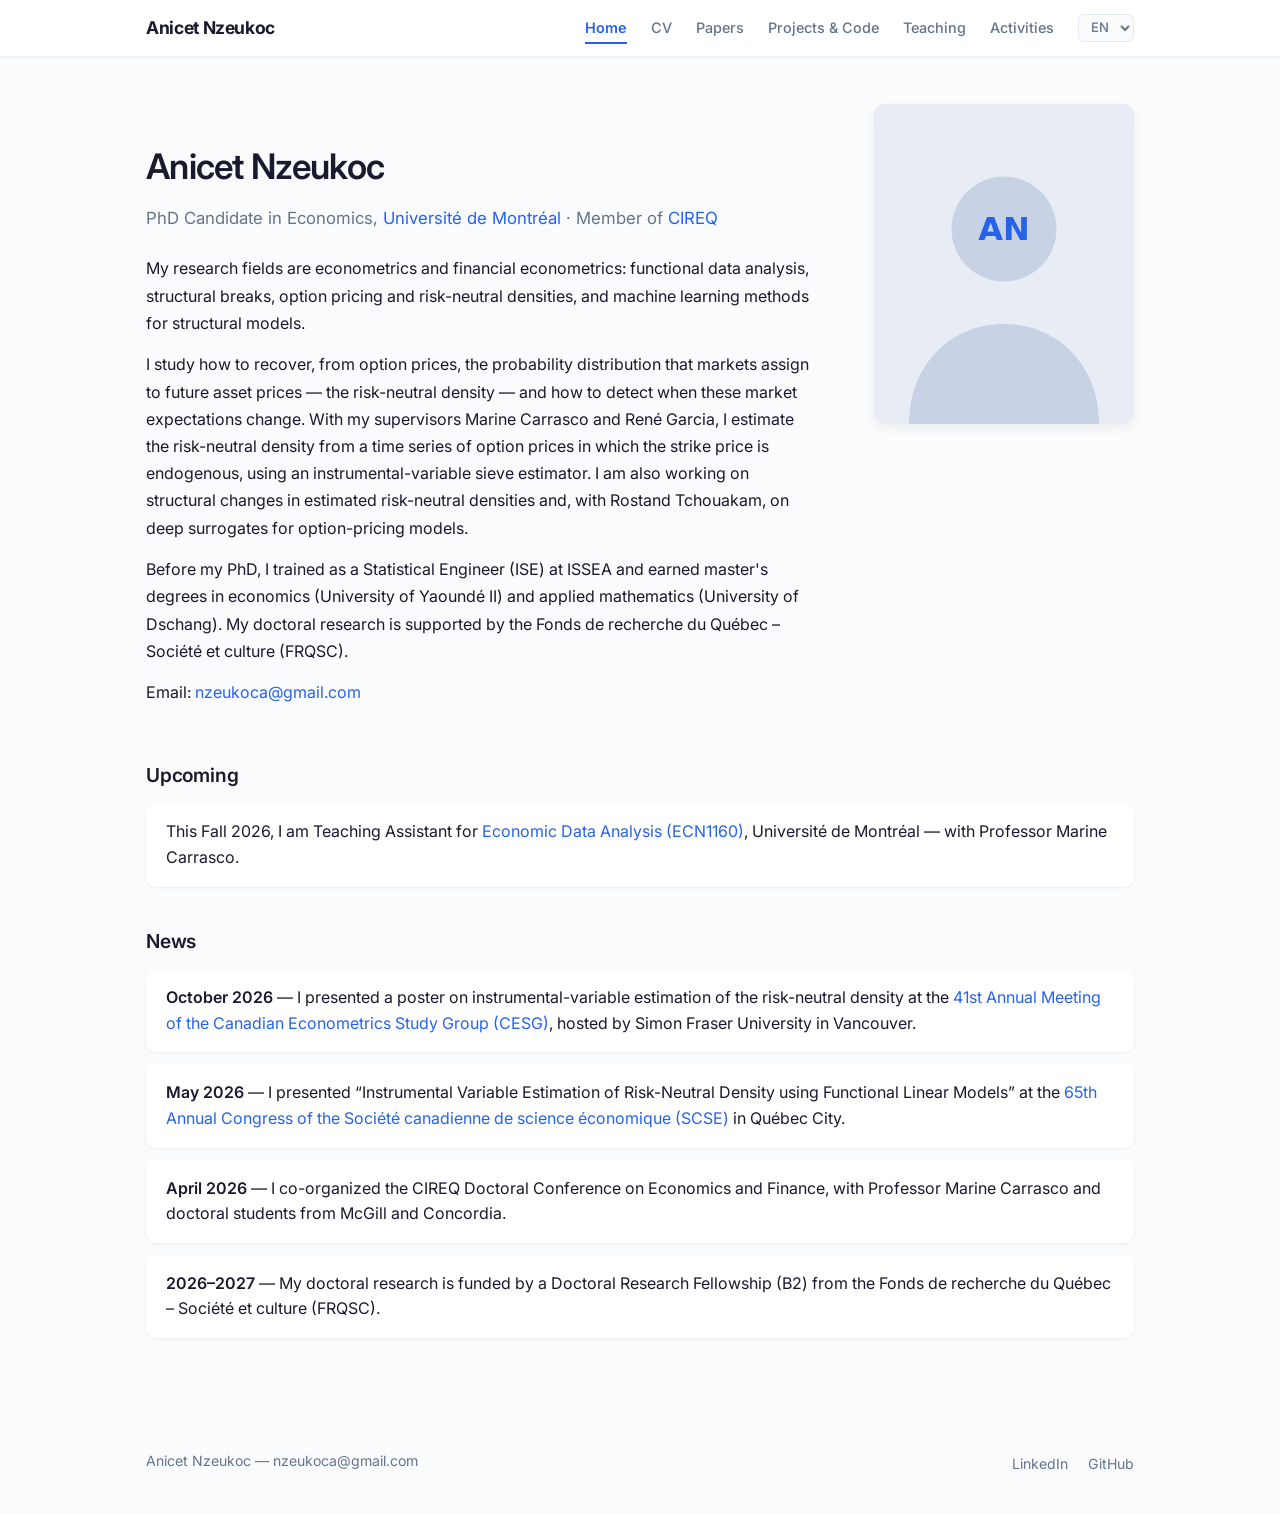
==== en/index.html @ 8f5299d9 "Personal academic website (EN/FR)" ====
<!doctype html>
<html lang="en">
<head>
  <meta charset="utf-8" />
  <meta name="viewport" content="width=device-width, initial-scale=1" />
  <title>Anicet Nzeukoc</title>
  <meta name="description" content="Anicet Nzeukoc — PhD candidate in Economics at Université de Montréal. Research in financial econometrics, functional data analysis and risk-neutral density estimation." />
  <link rel="stylesheet" href="../assets/css/style.css" />
</head>
<body>

  <nav>
    <div class="wrap nav-inner">
      <a href="index.html" class="nav-brand">Anicet Nzeukoc</a>
      <div class="nav-links">
        <a href="index.html" class="active">Home</a>
        <a href="cv.html">CV</a>
        <a href="papers.html">Papers</a>
        <a href="projects.html">Projects &amp; Code</a>
        <a href="teaching.html">Teaching</a>
        <a href="activities.html">Activities</a>
        <select class="lang-select" aria-label="Language" onchange="location.href=this.value;">
          <option value="../en/index.html" selected>EN</option>
          <option value="../fr/index.html">FR</option>
        </select>
      </div>
    </div>
  </nav>

  <main>
    <div class="wrap">
      <div class="home-grid">
        <div>
          <div class="page-header">
            <h1>Anicet Nzeukoc</h1>
            <p class="subtitle">PhD Candidate in Economics, <a href="https://www.umontreal.ca" target="_blank" rel="noopener">Université de Montréal</a> &middot; Member of <a href="https://www.cireqmontreal.com" target="_blank" rel="noopener">CIREQ</a></p>
          </div>

          <p>My research fields are econometrics and financial econometrics: functional data analysis, structural breaks, option pricing and risk-neutral densities, and machine learning methods for structural models.</p>

          <p>I study how to recover, from option prices, the probability distribution that markets assign to future asset prices &mdash; the risk-neutral density &mdash; and how to detect when these market expectations change. With my supervisors Marine Carrasco and René Garcia, I estimate the risk-neutral density from a time series of option prices in which the strike price is endogenous, using an instrumental-variable sieve estimator. I am also working on structural changes in estimated risk-neutral densities and, with Rostand Tchouakam, on deep surrogates for option-pricing models.</p>

          <p>Before my PhD, I trained as a Statistical Engineer (ISE) at ISSEA and earned master's degrees in economics (University of Yaoundé II) and applied mathematics (University of Dschang). My doctoral research is supported by the Fonds de recherche du Québec &ndash; Société et culture (FRQSC).</p>

          <p>Email: <a href="mailto:nzeukoca@gmail.com">nzeukoca@gmail.com</a></p>
        </div>
        <div class="profile-col">
          <img class="profile-img" src="../assets/images/profile-placeholder.svg" alt="Anicet Nzeukoc" />
        </div>
      </div>

      <h2>Upcoming</h2>
      <div class="news-item">
        This Fall 2026, I am Teaching Assistant for <a href="https://admission.umontreal.ca/cours-et-horaires/cours/ecn-1160/" target="_blank" rel="noopener noreferrer">Economic Data Analysis (ECN1160)</a>, Université de Montréal &mdash; with Professor Marine Carrasco.
      </div>

      <h2>News</h2>
      <div class="news-item">
        <strong>October 2026</strong> &mdash; I presented a poster on instrumental-variable estimation of the risk-neutral density at the <a href="https://caneconometrics.ca/" target="_blank" rel="noopener">41st Annual Meeting of the Canadian Econometrics Study Group (CESG)</a>, hosted by Simon Fraser University in Vancouver.
      </div>
      <div class="news-item">
        <strong>May 2026</strong> &mdash; I presented &ldquo;Instrumental Variable Estimation of Risk-Neutral Density using Functional Linear Models&rdquo; at the <a href="https://editorialexpress.com/conference/SCSE2026/program/SCSE2026.html" target="_blank" rel="noopener">65th Annual Congress of the Société canadienne de science économique (SCSE)</a> in Québec City.
      </div>
      <div class="news-item">
        <strong>April 2026</strong> &mdash; I co-organized the CIREQ Doctoral Conference on Economics and Finance, with Professor Marine Carrasco and doctoral students from McGill and Concordia.
      </div>
      <div class="news-item">
        <strong>2026&ndash;2027</strong> &mdash; My doctoral research is funded by a Doctoral Research Fellowship (B2) from the Fonds de recherche du Québec &ndash; Société et culture (FRQSC).
      </div>
    </div>
  </main>

  <footer>
    <div class="wrap footer-inner">
      <p>Anicet Nzeukoc &mdash; <a href="mailto:nzeukoca@gmail.com">nzeukoca@gmail.com</a></p>
      <ul class="footer-links">
        <li><a href="https://www.linkedin.com/in/anicet-nzeukoc-660000156" target="_blank" rel="noopener">LinkedIn</a></li>
        <li><a href="https://github.com/AnicetNzeu" target="_blank" rel="noopener">GitHub</a></li>
      </ul>
    </div>
  </footer>

</body>
</html>
---- assets/css/style.css ----
/* Anicet Nzeukoc — Academic Website */

@import url('https://fonts.googleapis.com/css2?family=Inter:wght@400;500;600;700&display=swap');

:root {
  --text: #1a1a2e;
  --text-light: #64748b;
  --accent: #2563eb;
  --accent-hover: #1d4ed8;
  --bg: #fafbfc;
  --bg-card: #fff;
  --bg-nav: #fff;
  --shadow-sm: 0 1px 3px rgba(0, 0, 0, 0.06);
  --shadow-md: 0 4px 12px rgba(0, 0, 0, 0.06);
  --radius: 10px;
}

*, *::before, *::after { box-sizing: border-box; margin: 0; padding: 0; }

html { scroll-behavior: smooth; }

body {
  font-family: 'Inter', system-ui, -apple-system, sans-serif;
  font-size: 16px;
  line-height: 1.7;
  color: var(--text);
  background: var(--bg);
  -webkit-font-smoothing: antialiased;
}

a {
  color: var(--accent);
  text-decoration: none;
  transition: color 0.2s;
}
a:hover { color: var(--accent-hover); }

h1, h2, h3 { font-weight: 600; line-height: 1.3; color: var(--text); }
h1 { font-size: clamp(1.5rem, 3vw, 2rem); margin-bottom: 0.4em; }
h2 { font-size: 1.2rem; margin: 2.2em 0 0.8em; letter-spacing: -0.01em; }
h3 { font-size: 1.05rem; }

p { margin-bottom: 0.9em; }
ul { padding-left: 1.3em; }
li { margin-bottom: 0.5em; }
hr { display: none; }
img { max-width: 100%; height: auto; display: block; }
strong { font-weight: 600; }

/* Container */
.wrap {
  max-width: 1100px;
  margin: 0 auto;
  padding: 0 clamp(20px, 5vw, 56px);
}

/* Navigation */
nav {
  background: var(--bg-nav);
  padding: 0;
  position: sticky;
  top: 0;
  z-index: 100;
  box-shadow: var(--shadow-sm);
}

.nav-inner {
  display: flex;
  align-items: center;
  flex-wrap: wrap;
  gap: 8px 20px;
  min-height: 56px;
}

.nav-brand {
  font-weight: 700;
  font-size: 1.1rem;
  color: var(--text);
  margin-right: auto;
  letter-spacing: -0.02em;
}
.nav-brand:hover { color: var(--text); }

.nav-links {
  display: flex;
  flex-wrap: wrap;
  gap: 4px 24px;
  align-items: center;
}

.nav-links a {
  color: var(--text-light);
  font-size: 0.9rem;
  font-weight: 500;
  padding: 4px 0;
  position: relative;
  transition: color 0.2s;
}
.nav-links a::after {
  content: '';
  position: absolute;
  bottom: 0;
  left: 0;
  width: 0;
  height: 2px;
  background: var(--accent);
  transition: width 0.25s ease;
}
.nav-links a:hover { color: var(--accent); }
.nav-links a:hover::after { width: 100%; }
.nav-links a.active { color: var(--accent); font-weight: 600; }
.nav-links a.active::after { width: 100%; }

.lang-select {
  font-family: inherit;
  font-size: 0.82rem;
  font-weight: 500;
  padding: 4px 8px;
  border: 1px solid #e2e8f0;
  border-radius: 6px;
  color: var(--text-light);
  background: var(--bg);
  cursor: pointer;
  transition: border-color 0.2s;
}
.lang-select:hover { border-color: var(--accent); }

/* Page header */
.page-header {
  padding: 2.5em 0 0.5em;
}

.page-header h1 {
  font-size: clamp(1.6rem, 3.5vw, 2.2rem);
  letter-spacing: -0.02em;
}

.page-header p {
  color: var(--text-light);
  font-size: 0.95rem;
}

.page-header .subtitle {
  font-size: 1.05rem;
  color: var(--text-light);
  margin-top: 0.2em;
}

/* Home layout */
.home-grid {
  display: grid;
  grid-template-columns: 1fr 260px;
  gap: 56px;
  align-items: start;
  padding-top: 2.5em;
}

.profile-img {
  width: 100%;
  border-radius: var(--radius);
  box-shadow: var(--shadow-md);
}

/* Main */
main {
  padding: 0.5em 0 4em;
  min-height: 60vh;
}

/* Sections */
.section { margin-bottom: 1.5em; }

/* Cards for content items */
.card {
  background: var(--bg-card);
  border-radius: var(--radius);
  padding: 1.25em 1.5em;
  margin-bottom: 1em;
  box-shadow: var(--shadow-sm);
  transition: box-shadow 0.2s;
}
.card:hover { box-shadow: var(--shadow-md); }

.card-title {
  font-weight: 600;
  font-size: 1rem;
  margin-bottom: 0.25em;
}

.card-meta {
  color: var(--text-light);
  font-size: 0.88rem;
}

.card-desc {
  color: var(--text-light);
  font-size: 0.92rem;
  margin-top: 0.3em;
}

/* Item (inline lists like CV) */
.item { margin-bottom: 1.2em; }
.item-title { font-weight: 600; }
.item-meta { color: var(--text-light); font-size: 0.93rem; }

/* CV sections with left accent */
.cv-section {
  margin-bottom: 2em;
}

.cv-item {
  background: var(--bg-card);
  border-radius: var(--radius);
  padding: 1em 1.25em;
  margin-bottom: 0.75em;
  box-shadow: var(--shadow-sm);
  border-left: 3px solid var(--accent);
}

.cv-item strong {
  display: block;
  margin-bottom: 0.15em;
}

.cv-item .meta {
  color: var(--text-light);
  font-size: 0.9rem;
}

/* News / upcoming items */
.news-item {
  background: var(--bg-card);
  border-radius: var(--radius);
  padding: 1em 1.25em;
  margin-bottom: 0.75em;
  box-shadow: var(--shadow-sm);
  line-height: 1.6;
}

/* Code project cards */
.project-grid {
  display: grid;
  grid-template-columns: repeat(auto-fit, minmax(280px, 1fr));
  gap: 1em;
}

.project-card {
  background: var(--bg-card);
  border-radius: var(--radius);
  padding: 1.5em;
  box-shadow: var(--shadow-sm);
  transition: box-shadow 0.25s, transform 0.25s;
}
.project-card:hover {
  box-shadow: var(--shadow-md);
  transform: translateY(-2px);
}

.project-card h3 {
  margin-bottom: 0.4em;
}

.project-card p {
  color: var(--text-light);
  font-size: 0.92rem;
  margin: 0;
}

/* Teaching table-style */
.teaching-list {
  list-style: none;
  padding: 0;
}

.teaching-list li {
  background: var(--bg-card);
  border-radius: var(--radius);
  padding: 0.9em 1.25em;
  margin-bottom: 0.6em;
  box-shadow: var(--shadow-sm);
  display: flex;
  justify-content: space-between;
  align-items: baseline;
  flex-wrap: wrap;
  gap: 0.5em;
}

.teaching-list .course { font-weight: 500; }
.teaching-list .term { color: var(--text-light); font-size: 0.88rem; white-space: nowrap; }

/* Placeholder text */
.placeholder {
  color: var(--text-light);
  font-style: italic;
  font-size: 0.93rem;
}

/* Download button */
.btn {
  display: inline-flex;
  align-items: center;
  gap: 6px;
  padding: 8px 18px;
  background: var(--accent);
  color: #fff;
  border-radius: 6px;
  font-size: 0.9rem;
  font-weight: 500;
  transition: background 0.2s;
}
.btn:hover { background: var(--accent-hover); color: #fff; }

/* Footer */
footer {
  padding: 2.5em 0 2em;
  color: var(--text-light);
  font-size: 0.88rem;
}

footer a { color: var(--text-light); transition: color 0.2s; }
footer a:hover { color: var(--accent); }

.footer-inner {
  display: flex;
  justify-content: space-between;
  align-items: center;
  flex-wrap: wrap;
  gap: 1em;
}

.footer-links {
  display: flex;
  flex-wrap: wrap;
  gap: 6px 20px;
  list-style: none;
  padding: 0;
}

/* Responsive */
@media (max-width: 768px) {
  .home-grid {
    grid-template-columns: 1fr;
    gap: 24px;
  }
  .home-grid .profile-col { order: -1; }
  .profile-img { max-width: 200px; }
  .page-header h1 { font-size: 1.5rem; }
  h2 { margin-top: 1.5em; }
  .project-grid { grid-template-columns: 1fr; }
  .teaching-list li { flex-direction: column; gap: 0.2em; }
  .footer-inner { flex-direction: column; align-items: flex-start; }
}

@media (min-width: 769px) and (max-width: 1024px) {
  .home-grid {
    grid-template-columns: 1fr 220px;
    gap: 40px;
  }
}

/* Additions for this site */
.card-meta { margin-bottom: 0.2em; }

.tag {
  display: inline-block;
  margin-top: 0.8em;
  padding: 2px 10px;
  border-radius: 999px;
  background: var(--bg);
  color: var(--text-light);
  font-size: 0.78rem;
  font-weight: 500;
}

[hidden] { display: none !important; }
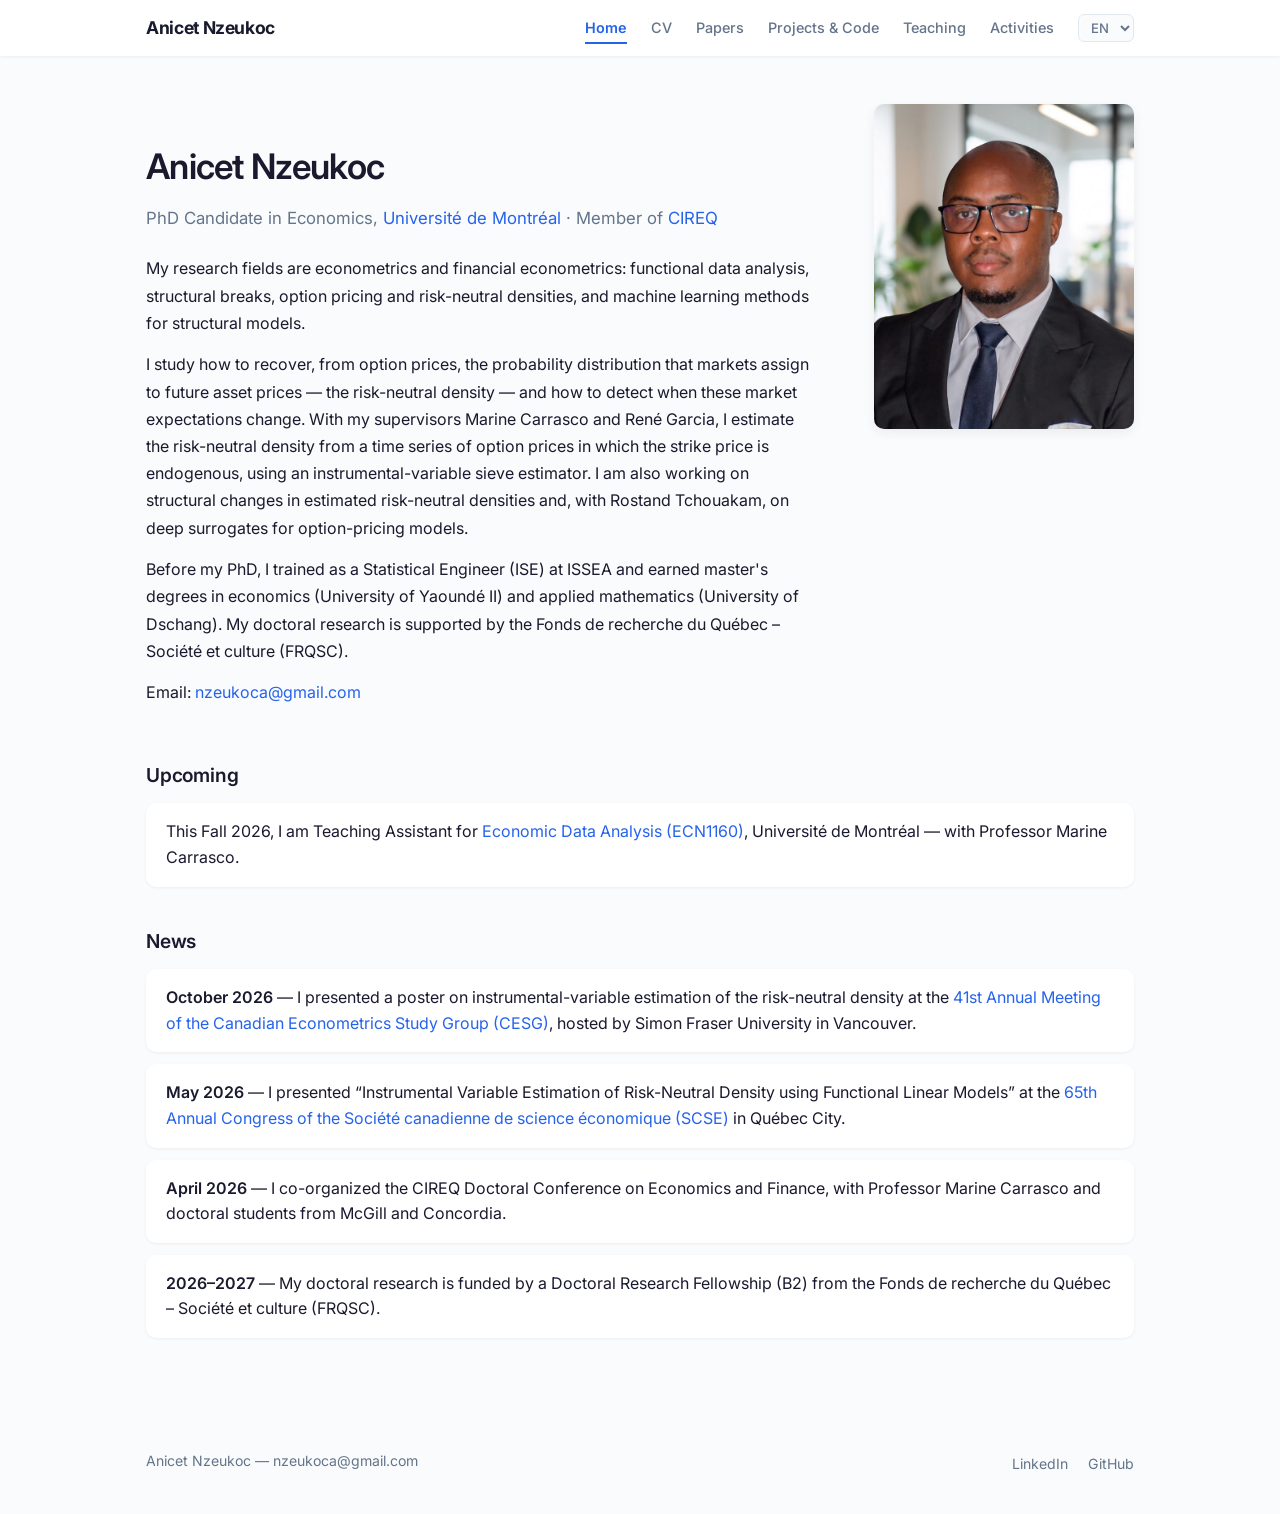
==== commit 98e4de12: "Add profile photo" ====
--- a/en/index.html
+++ b/en/index.html
@@ -45,7 +45,7 @@
           <p>Email: <a href="mailto:nzeukoca@gmail.com">nzeukoca@gmail.com</a></p>
         </div>
         <div class="profile-col">
-          <img class="profile-img" src="../assets/images/profile-placeholder.svg" alt="Anicet Nzeukoc" />
+          <img class="profile-img" src="../assets/images/profile.jpg" alt="Anicet Nzeukoc" />
         </div>
       </div>
 
